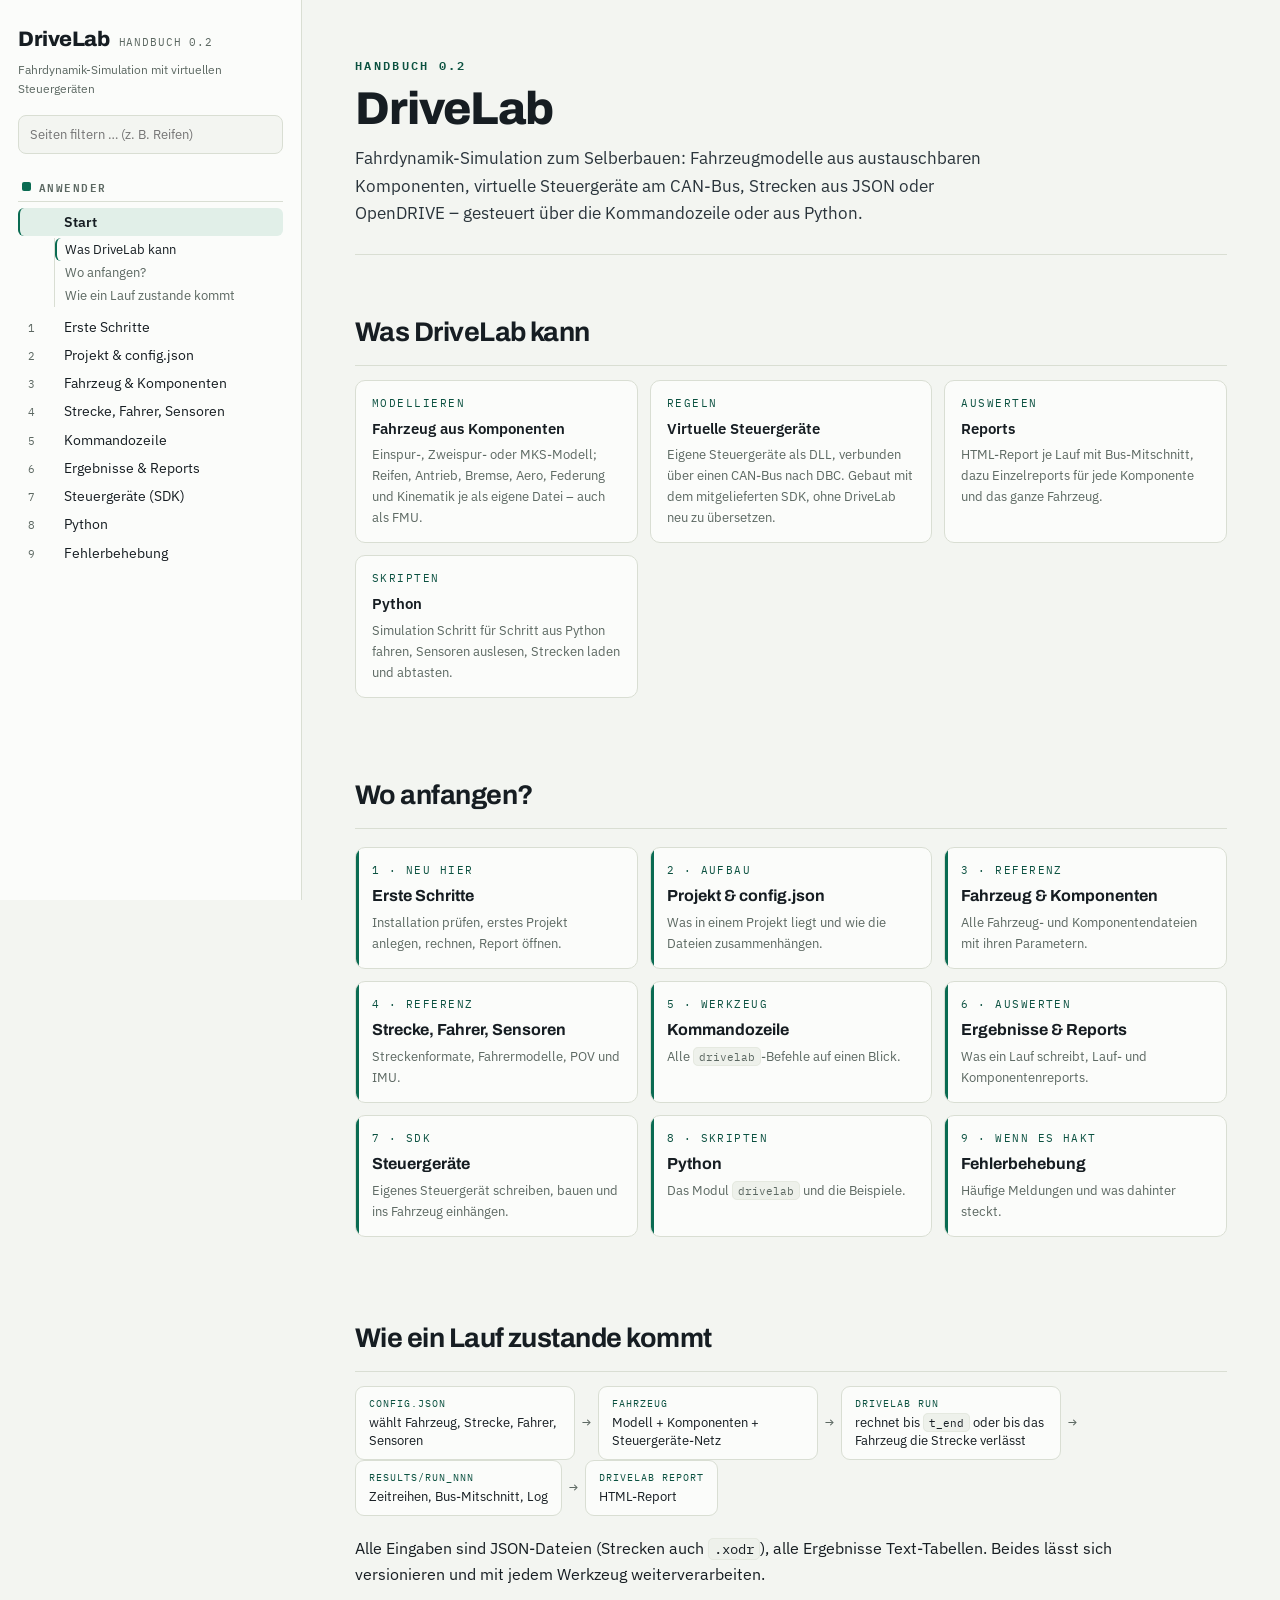
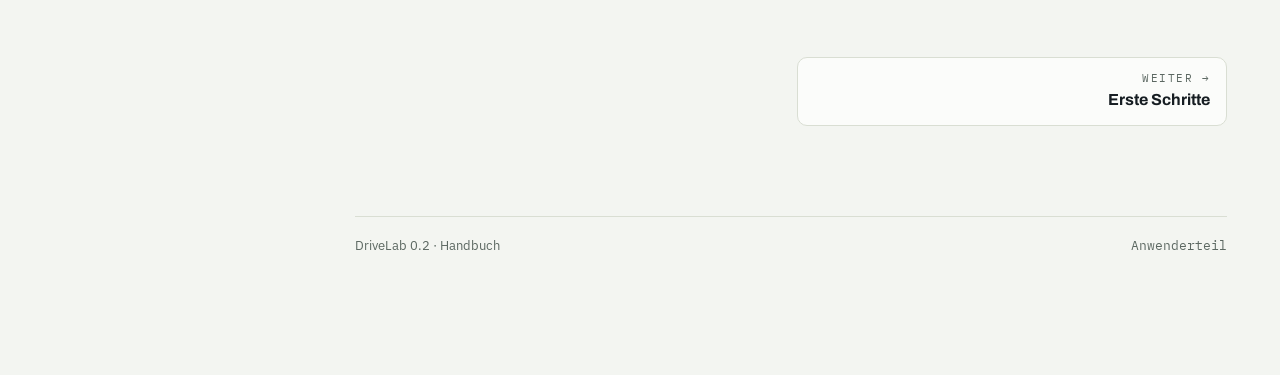
==== docs/index.html @ fcb0a188 "Documentation added" ====
<!doctype html>
<html lang="de">
<head>
<meta charset="utf-8">
<meta name="viewport" content="width=device-width, initial-scale=1">
<title>DriveLab · DriveLab</title>
<link rel="stylesheet" href="assets/style.css">
</head>
<body data-page="index.html" data-root="" data-track="user">
<div class="shell">
<aside class="side" id="side"></aside>
<main class="main"><div class="page">

<header class="page-head">
  <span class="k">Handbuch 0.2</span>
  <h1>DriveLab</h1>
  <p class="lede">Fahrdynamik-Simulation zum Selberbauen: Fahrzeugmodelle aus austauschbaren Komponenten, virtuelle Steuergeräte am CAN-Bus, Strecken aus JSON oder OpenDRIVE – gesteuert über die Kommandozeile oder aus Python.</p>
</header>
<section class="chap" id="was">
  <div class="chap-head"><h2>Was DriveLab kann</h2></div>
  <div class="cards">
    <div class="card"><span class="k">Modellieren</span><h4>Fahrzeug aus Komponenten</h4><p>Einspur-, Zweispur- oder MKS-Modell; Reifen, Antrieb, Bremse, Aero, Federung und Kinematik je als eigene Datei – auch als FMU.</p></div>
    <div class="card"><span class="k">Regeln</span><h4>Virtuelle Steuergeräte</h4><p>Eigene Steuergeräte als DLL, verbunden über einen CAN-Bus nach DBC. Gebaut mit dem mitgelieferten SDK, ohne DriveLab neu zu übersetzen.</p></div>
    <div class="card"><span class="k">Auswerten</span><h4>Reports</h4><p>HTML-Report je Lauf mit Bus-Mitschnitt, dazu Einzelreports für jede Komponente und das ganze Fahrzeug.</p></div>
    <div class="card"><span class="k">Skripten</span><h4>Python</h4><p>Simulation Schritt für Schritt aus Python fahren, Sensoren auslesen, Strecken laden und abtasten.</p></div>
  </div>
</section>

<section class="chap" id="start">
  <div class="chap-head"><h2>Wo anfangen?</h2></div>
  <div class="tiles">
    <a class="tile" href="erste-schritte.html"><span class="k">1 · Neu hier</span><h4>Erste Schritte</h4><p>Installation prüfen, erstes Projekt anlegen, rechnen, Report öffnen.</p></a>
    <a class="tile" href="projekt.html"><span class="k">2 · Aufbau</span><h4>Projekt &amp; config.json</h4><p>Was in einem Projekt liegt und wie die Dateien zusammenhängen.</p></a>
    <a class="tile" href="fahrzeug.html"><span class="k">3 · Referenz</span><h4>Fahrzeug &amp; Komponenten</h4><p>Alle Fahrzeug- und Komponentendateien mit ihren Parametern.</p></a>
    <a class="tile" href="umgebung.html"><span class="k">4 · Referenz</span><h4>Strecke, Fahrer, Sensoren</h4><p>Streckenformate, Fahrermodelle, POV und IMU.</p></a>
    <a class="tile" href="cli.html"><span class="k">5 · Werkzeug</span><h4>Kommandozeile</h4><p>Alle <code>drivelab</code>-Befehle auf einen Blick.</p></a>
    <a class="tile" href="ergebnisse.html"><span class="k">6 · Auswerten</span><h4>Ergebnisse &amp; Reports</h4><p>Was ein Lauf schreibt, Lauf- und Komponentenreports.</p></a>
    <a class="tile" href="steuergeraete.html"><span class="k">7 · SDK</span><h4>Steuergeräte</h4><p>Eigenes Steuergerät schreiben, bauen und ins Fahrzeug einhängen.</p></a>
    <a class="tile" href="python.html"><span class="k">8 · Skripten</span><h4>Python</h4><p>Das Modul <code>drivelab</code> und die Beispiele.</p></a>
    <a class="tile" href="hilfe.html"><span class="k">9 · Wenn es hakt</span><h4>Fehlerbehebung</h4><p>Häufige Meldungen und was dahinter steckt.</p></a>
  </div>
</section>

<section class="chap" id="ablauf">
  <div class="chap-head"><h2>Wie ein Lauf zustande kommt</h2></div>
  <div class="pipe">
    <div class="step"><span class="k">config.json</span><span class="v">wählt Fahrzeug, Strecke, Fahrer, Sensoren</span></div>
    <div class="arr">→</div>
    <div class="step"><span class="k">Fahrzeug</span><span class="v">Modell + Komponenten + Steuergeräte-Netz</span></div>
    <div class="arr">→</div>
    <div class="step"><span class="k">drivelab run</span><span class="v">rechnet bis <code>t_end</code> oder bis das Fahrzeug die Strecke verlässt</span></div>
    <div class="arr">→</div>
    <div class="step"><span class="k">results/run_NNN</span><span class="v">Zeitreihen, Bus-Mitschnitt, Log</span></div>
    <div class="arr">→</div>
    <div class="step"><span class="k">drivelab report</span><span class="v">HTML-Report</span></div>
  </div>
  <p>Alle Eingaben sind JSON-Dateien (Strecken auch <code>.xodr</code>), alle Ergebnisse Text-Tabellen. Beides lässt sich versionieren und mit jedem Werkzeug weiterverarbeiten.</p>
</section>

</div></main>
</div>
<script src="assets/site.js"></script>
</body>
</html>
---- docs/assets/style.css ----
/* DriveLab-Handbuch: gemeinsames Aussehen aller Seiten */
@import url("https://fonts.googleapis.com/css2?family=Archivo:wght@500;600;700;800&family=IBM+Plex+Sans:ital,wght@0,400;0,500;0,600;1,400&family=IBM+Plex+Mono:wght@400;500;600&display=swap");
:root{
  --paper:#F3F5F1;
  --panel:#FBFCFA;
  --panel-2:#EEF1EB;
  --ink:#161D22;
  --muted:#5C6862;
  --line:#D9DED3;
  --line-soft:#E5E9E0;

  --user:#0A6B52;          /* Teil A: Anwender */
  --user-deep:#0B5140;
  --user-soft:#E1EFE8;
  --user-wash:#F0F6F2;

  --dev:#2A3FB8;           /* Teil B: Entwickler */
  --dev-deep:#22338F;
  --dev-soft:#E5E8F8;
  --dev-wash:#F1F2FA;

  --warn:#A8540F;
  --warn-soft:#F6E8DB;

  --code-bg:#151A1F;
  --code-ink:#DCE5DF;
  --code-comment:#78877F;
  --code-key:#8FC7B2;
  --code-str:#D3B57E;
  --code-num:#A7B5EF;

  --radius:10px;
  --sidebar-w:302px;
  --track:var(--user);
  --track-soft:var(--user-soft);
  --track-wash:var(--user-wash);
  --track-deep:var(--user-deep);
}
*{box-sizing:border-box;margin:0;padding:0}
html{scroll-behavior:smooth;scroll-padding-top:24px}
@media (prefers-reduced-motion:reduce){
  html{scroll-behavior:auto}
  *,*::before,*::after{animation:none!important;transition:none!important}
}
body{
  font-family:"IBM Plex Sans",system-ui,-apple-system,"Segoe UI",sans-serif;
  background:var(--paper);
  color:var(--ink);
  font-size:15.5px;
  line-height:1.62;
}
::selection{background:#CFE4DA}

/* ---------- Grundraster ---------- */
.shell{display:flex;min-height:100vh}
.side{
  width:var(--sidebar-w);flex:0 0 auto;
  border-right:1px solid var(--line);
  background:var(--panel);
  position:sticky;top:0;height:100vh;overflow-y:auto;
  padding:22px 18px 40px;
  scrollbar-width:thin;
}
.main{flex:1;min-width:0}
.page{max-width:960px;margin:0 auto;padding:0 44px 120px}

/* ---------- Sidebar ---------- */
.brand{display:flex;align-items:baseline;gap:9px;margin-bottom:4px}
.brand-name{font-family:"Archivo",sans-serif;font-weight:800;font-size:21px;letter-spacing:-.02em}
.brand-tag{font-family:"IBM Plex Mono",monospace;font-size:10.5px;color:var(--muted);letter-spacing:.08em}
.side-sub{font-size:12px;color:var(--muted);margin-bottom:16px}
.search{
  width:100%;padding:8px 11px;margin-bottom:18px;
  border:1px solid var(--line);border-radius:8px;
  background:var(--paper);font:inherit;font-size:13px;color:var(--ink);
}
.search:focus{outline:2px solid var(--ink);outline-offset:1px}
.nav-part{margin-bottom:18px}
.nav-part-head{
  display:flex;align-items:center;gap:8px;
  font-family:"IBM Plex Mono",monospace;font-size:10.5px;font-weight:600;
  letter-spacing:.14em;text-transform:uppercase;color:var(--muted);
  padding:6px 4px;border-bottom:1px solid var(--line);margin-bottom:6px;
}
.nav-dot{width:9px;height:9px;border-radius:2px;flex:0 0 auto}
.nav-part[data-track="user"] .nav-dot{background:var(--user)}
.nav-part[data-track="dev"] .nav-dot{background:var(--dev)}
.nav a{
  display:flex;gap:8px;align-items:baseline;
  padding:5px 6px 5px 8px;border-radius:6px;
  color:var(--ink);text-decoration:none;font-size:13.5px;line-height:1.35;
  border-left:2px solid transparent;
}
.nav a .no{font-family:"IBM Plex Mono",monospace;font-size:10.5px;color:var(--muted);min-width:28px}
.nav a:hover{background:var(--panel-2)}
.nav-part[data-track="user"] a.here{background:var(--user-soft);border-left-color:var(--user)}
.nav-part[data-track="dev"] a.here{background:var(--dev-soft);border-left-color:var(--dev)}
.nav a.hidden{display:none}
.nav-empty{display:none;font-size:12.5px;color:var(--muted);padding:4px 8px}
.nav-empty.show{display:block}

/* ---------- Hero ---------- */
.hero{padding:58px 0 34px;border-bottom:1px solid var(--line)}
.hero-eyebrow{
  font-family:"IBM Plex Mono",monospace;font-size:11.5px;font-weight:600;
  letter-spacing:.22em;text-transform:uppercase;color:var(--muted);margin-bottom:14px;
}
.hero h1{
  font-family:"Archivo",sans-serif;font-weight:800;
  font-size:clamp(40px,6vw,62px);line-height:.98;letter-spacing:-.03em;margin-bottom:16px;
}
.hero h1 .thin{font-weight:500;color:var(--muted)}
.hero p.lede{font-size:17.5px;max-width:64ch;color:#2A343B;margin-bottom:22px}
.meta-row{display:flex;flex-wrap:wrap;gap:8px}
.meta-chip{
  font-family:"IBM Plex Mono",monospace;font-size:11.5px;
  padding:5px 10px;border:1px solid var(--line);border-radius:999px;background:var(--panel);
  color:#39443E;
}
.two-doors{display:grid;grid-template-columns:1fr 1fr;gap:14px;margin-top:26px}
.door{
  border:1px solid var(--line);border-radius:var(--radius);
  padding:16px 18px;background:var(--panel);text-decoration:none;color:var(--ink);
  display:block;position:relative;overflow:hidden;
}
.door::before{content:"";position:absolute;left:0;top:0;bottom:0;width:4px}
.door.user::before{background:var(--user)}
.door.dev::before{background:var(--dev)}
.door:hover{background:var(--panel-2)}
.door .k{font-family:"IBM Plex Mono",monospace;font-size:10.5px;letter-spacing:.16em;text-transform:uppercase;color:var(--muted)}
.door h3{font-family:"Archivo",sans-serif;font-weight:700;font-size:19px;margin:4px 0 4px;letter-spacing:-.01em}
.door p{font-size:13.5px;color:var(--muted)}

/* ---------- Teil-Trenner ---------- */
.part-head{margin:74px 0 8px;position:relative}
.part-head .rail{height:5px;border-radius:3px;background:var(--track);margin-bottom:22px;width:76px}
.part-head .k{font-family:"IBM Plex Mono",monospace;font-size:12px;font-weight:600;letter-spacing:.22em;text-transform:uppercase;color:var(--track-deep)}
.part-head h2{
  font-family:"Archivo",sans-serif;font-weight:800;font-size:clamp(30px,4vw,42px);
  letter-spacing:-.025em;line-height:1.02;margin-top:6px;
}
.part-head p{max-width:66ch;margin-top:12px;color:#2A343B}

section.chap{padding-top:56px}
section.chap[data-track="user"]{--track:var(--user);--track-soft:var(--user-soft);--track-wash:var(--user-wash);--track-deep:var(--user-deep)}
section.chap[data-track="dev"]{--track:var(--dev);--track-soft:var(--dev-soft);--track-wash:var(--dev-wash);--track-deep:var(--dev-deep)}
.chap-head{display:flex;align-items:baseline;gap:14px;margin-bottom:14px;border-bottom:1px solid var(--line);padding-bottom:10px}
.chap-no{
  font-family:"IBM Plex Mono",monospace;font-weight:600;font-size:13px;
  color:var(--track-deep);background:var(--track-soft);
  padding:3px 9px;border-radius:6px;flex:0 0 auto;
}
.chap-head h2{font-family:"Archivo",sans-serif;font-weight:700;font-size:27px;letter-spacing:-.02em}
h3.sub{
  font-family:"Archivo",sans-serif;font-weight:700;font-size:18.5px;letter-spacing:-.01em;
  margin:32px 0 10px;
}
h4.subsub{font-weight:600;font-size:15.5px;margin:22px 0 8px}
p{margin-bottom:12px;max-width:76ch}
p.tight{margin-bottom:6px}
ul.list,ol.list{margin:0 0 14px 22px;max-width:76ch}
ul.list li,ol.list li{margin-bottom:6px}
a{color:var(--track-deep)}
strong{font-weight:600}

/* ---------- Inline-Code & Chips ---------- */
code{
  font-family:"IBM Plex Mono",monospace;font-size:.88em;
  background:var(--panel-2);border:1px solid var(--line-soft);
  padding:1px 5px;border-radius:5px;white-space:nowrap;
}
td code, th code{white-space:normal}
.fn{
  font-family:"IBM Plex Mono",monospace;font-size:.86em;
  background:var(--track-soft);color:var(--track-deep);
  border:1px solid transparent;padding:1px 6px;border-radius:5px;white-space:nowrap;
}
.file{
  font-family:"IBM Plex Mono",monospace;font-size:.86em;color:#39443E;
  background:transparent;border:1px dashed var(--line);padding:1px 6px;border-radius:5px;white-space:nowrap;
}

/* ---------- Codeblöcke ---------- */
.code{
  position:relative;background:var(--code-bg);color:var(--code-ink);
  border-radius:var(--radius);padding:15px 17px;margin:12px 0 18px;
  font-family:"IBM Plex Mono",monospace;font-size:12.8px;line-height:1.6;
  overflow-x:auto;
}
.code .lbl{
  position:absolute;top:0;right:0;
  font-size:10px;letter-spacing:.12em;text-transform:uppercase;color:#8B9891;
  padding:6px 12px;
}
.code pre{white-space:pre;min-width:0}
.code .c{color:var(--code-comment)}
.code .k{color:var(--code-key)}
.code .s{color:var(--code-str)}
.code .n{color:var(--code-num)}
.copy{
  position:absolute;bottom:8px;right:10px;
  font:600 10.5px "IBM Plex Mono",monospace;letter-spacing:.06em;
  color:#B9C4BE;background:#232B31;border:1px solid #313B42;border-radius:6px;
  padding:3px 8px;cursor:pointer;
}
.copy:hover{color:#fff;border-color:#4A555D}
.copy:focus-visible{outline:2px solid #fff;outline-offset:1px}

/* ---------- Tabellen ---------- */
.tbl-wrap{overflow-x:auto;margin:12px 0 20px;border:1px solid var(--line);border-radius:var(--radius);background:var(--panel)}
table{border-collapse:collapse;width:100%;font-size:13.5px}
th{
  text-align:left;font-family:"IBM Plex Mono",monospace;font-size:11px;font-weight:600;
  letter-spacing:.09em;text-transform:uppercase;color:var(--muted);
  background:var(--track-wash);
  padding:9px 12px;border-bottom:1px solid var(--line);white-space:nowrap;
}
td{padding:8px 12px;border-bottom:1px solid var(--line-soft);vertical-align:top}
tr:last-child td{border-bottom:none}
td.mono,th.mono{font-family:"IBM Plex Mono",monospace;font-size:12.5px}
tbody tr:hover td{background:var(--track-wash)}
.tbl-cap{font-size:12.5px;color:var(--muted);margin:-14px 0 18px;padding-left:2px}

/* ---------- Karten / Hinweise ---------- */
.cards{display:grid;grid-template-columns:repeat(auto-fit,minmax(250px,1fr));gap:12px;margin:14px 0 20px}
.card{border:1px solid var(--line);border-radius:var(--radius);background:var(--panel);padding:14px 16px}
.card .k{font-family:"IBM Plex Mono",monospace;font-size:10.5px;letter-spacing:.14em;text-transform:uppercase;color:var(--track-deep);display:block;margin-bottom:5px}
.card h4{font-weight:600;font-size:14.5px;margin-bottom:4px}
.card p{font-size:13px;color:var(--muted);margin:0;max-width:none}
.note{
  border:1px solid var(--line);border-left:4px solid var(--track);
  background:var(--track-wash);border-radius:8px;
  padding:11px 15px;margin:14px 0 18px;font-size:14px;max-width:78ch;
}
.note.warn{border-left-color:var(--warn);background:var(--warn-soft)}
.note .t{font-family:"IBM Plex Mono",monospace;font-size:10.5px;font-weight:600;letter-spacing:.14em;text-transform:uppercase;display:block;margin-bottom:3px;color:var(--track-deep)}
.note.warn .t{color:var(--warn)}

/* ---------- Pipelines (Anwender-Workflows) ---------- */
.pipe{display:flex;flex-wrap:wrap;align-items:stretch;gap:0;margin:14px 0 20px}
.pipe .step{
  border:1px solid var(--line);background:var(--panel);border-radius:9px;
  padding:9px 13px;min-width:132px;max-width:220px;
}
.pipe .step .k{font-family:"IBM Plex Mono",monospace;font-size:10px;letter-spacing:.1em;text-transform:uppercase;color:var(--track-deep);display:block}
.pipe .step .v{font-size:13px;line-height:1.4;display:block;margin-top:2px}
.pipe .arr{align-self:center;padding:0 7px;color:var(--muted);font-family:"IBM Plex Mono",monospace;font-size:15px}

/* ---------- Baumansicht ---------- */
.tree{
  font-family:"IBM Plex Mono",monospace;font-size:12.8px;line-height:1.7;
  background:var(--panel);border:1px solid var(--line);border-radius:var(--radius);
  padding:16px 20px;margin:12px 0 20px;overflow-x:auto;white-space:pre;
}
.tree b{color:var(--track-deep);font-weight:600}
.tree i{color:var(--muted);font-style:normal}

/* ---------- Details / Aufklapper ---------- */
details.fold{border:1px solid var(--line);border-radius:var(--radius);background:var(--panel);margin:10px 0 16px;overflow:hidden}
details.fold summary{
  cursor:pointer;padding:11px 15px;font-weight:600;font-size:14px;
  display:flex;align-items:center;gap:10px;list-style:none;
}
details.fold summary::-webkit-details-marker{display:none}
details.fold summary::before{
  content:"+";font-family:"IBM Plex Mono",monospace;font-weight:600;
  color:var(--track-deep);width:16px;text-align:center;
}
details.fold[open] summary::before{content:"–"}
details.fold summary:hover{background:var(--track-wash)}
details.fold .fold-body{padding:2px 15px 14px;border-top:1px solid var(--line-soft)}
details.fold .tbl-wrap{border:none;border-radius:0;margin:0}

/* ---------- Diagramme ---------- */
.fig{margin:18px 0 8px;border:1px solid var(--line);border-radius:var(--radius);background:var(--panel);overflow:hidden}
.fig-head{
  display:flex;justify-content:space-between;align-items:baseline;gap:12px;
  padding:11px 16px;border-bottom:1px solid var(--line-soft);
}
.fig-head .t{font-weight:600;font-size:14px}
.fig-head .k{font-family:"IBM Plex Mono",monospace;font-size:10.5px;letter-spacing:.12em;text-transform:uppercase;color:var(--muted)}
.fig-body{padding:14px 12px 8px;overflow-x:auto}
.fig svg{display:block;min-width:660px;width:100%;height:auto}
.fig-cap{font-size:12.5px;color:var(--muted);margin:6px 0 24px;padding-left:2px;max-width:80ch}

/* SVG-Diagrammstile */
.d-box{fill:var(--panel);stroke:var(--ink);stroke-width:1.1;rx:8}
.d-box.soft{stroke:var(--muted);stroke-dasharray:4 3}
.d-title{font-family:"Archivo",sans-serif;font-weight:700;font-size:12.5px;fill:var(--ink)}
.d-small{font-family:"IBM Plex Mono",monospace;font-size:9.5px;fill:var(--muted)}
.d-fn{font-family:"IBM Plex Mono",monospace;font-size:9.8px;fill:var(--track-deep)}
.d-lane{font-family:"IBM Plex Mono",monospace;font-size:10px;letter-spacing:.08em;fill:var(--muted)}
.d-edge{stroke:#9AA69E;stroke-width:1.2;fill:none}
.d-edge.dash{stroke-dasharray:4 3}
.d-arrow{fill:#9AA69E}
.d-band{fill:var(--track-wash)}

/* Systemlandkarte (interaktiv) */
#sysmap .map-node{cursor:pointer}
#sysmap .map-node rect{fill:var(--panel);stroke:#7C8781;stroke-width:1.2;transition:all .12s ease}
#sysmap .map-node text{pointer-events:none}
#sysmap .map-node .nm{font-family:"Archivo",sans-serif;font-weight:700;font-size:12.5px;fill:var(--ink)}
#sysmap .map-node .ds{font-family:"IBM Plex Mono",monospace;font-size:9.3px;fill:var(--muted)}
#sysmap .map-edge{stroke:#B4BDB4;stroke-width:1.3;fill:none;transition:all .12s ease}
#sysmap .map-edge.dash{stroke-dasharray:4 3}
#sysmap .elbl{font-family:"IBM Plex Mono",monospace;font-size:9px;fill:#7C8781;transition:all .12s ease}
#sysmap.focus .map-node rect{opacity:.28}
#sysmap.focus .map-node text{opacity:.28}
#sysmap.focus .map-edge{opacity:.12}
#sysmap.focus .elbl{opacity:.1}
#sysmap.focus .map-node.on rect{opacity:1;stroke:var(--dev);stroke-width:1.8;fill:var(--dev-soft)}
#sysmap.focus .map-node.on text{opacity:1}
#sysmap.focus .map-node.nb rect{opacity:1;stroke:var(--ink)}
#sysmap.focus .map-node.nb text{opacity:1}
#sysmap.focus .map-edge.on{opacity:1;stroke:var(--dev);stroke-width:2}
#sysmap.focus .elbl.on{opacity:1;fill:var(--dev-deep)}
.map-info{
  margin:0 16px 14px;border:1px solid var(--line);border-radius:8px;
  background:var(--dev-wash);padding:10px 14px;min-height:58px;font-size:13.5px;
}
.map-info .h{font-family:"IBM Plex Mono",monospace;font-weight:600;font-size:12px;color:var(--dev-deep);display:block;margin-bottom:2px}
.map-info .b{color:#2A343B}
.legend{display:flex;gap:16px;flex-wrap:wrap;padding:0 16px 12px;font-size:12px;color:var(--muted)}
.legend span{display:inline-flex;align-items:center;gap:6px}
.legend .sw{width:22px;height:0;border-top:2px solid #9AA69E;display:inline-block}
.legend .sw.dash{border-top-style:dashed}

/* ---------- Footer ---------- */
.foot{margin-top:90px;border-top:1px solid var(--line);padding-top:18px;display:flex;justify-content:space-between;gap:16px;flex-wrap:wrap;color:var(--muted);font-size:12.5px}
.foot .mono{font-family:"IBM Plex Mono",monospace}

/* ---------- Responsiv ---------- */
@media (max-width:1080px){
  .shell{display:block}
  .side{position:static;width:auto;height:auto;border-right:none;border-bottom:1px solid var(--line)}
  .page{padding:0 22px 90px}
  .two-doors{grid-template-columns:1fr}
}
:focus-visible{outline:2px solid var(--ink);outline-offset:2px}

/* ---------- Sequenzdiagramme ---------- */
.sq-head{fill:var(--panel);stroke:#7C8781;stroke-width:1.1}
.sq-headt{font-family:"Archivo",sans-serif;font-weight:700;font-size:11.5px;fill:var(--ink);text-anchor:middle}
.sq-life{stroke:#C3CBC2;stroke-width:1;stroke-dasharray:4 4}
.sq-act{fill:var(--dev-soft);stroke:#7C8781;stroke-width:.8}
.sq-msg{stroke:#39443E;stroke-width:1.2;fill:none}
.sq-msg.ret{stroke-dasharray:5 3}
.sq-lbl{font-family:"IBM Plex Mono",monospace;font-size:10.3px;fill:#2A343B}
.sq-no{fill:var(--dev-deep);font-weight:600}
.sq-frame{fill:none;stroke:#7C8781;stroke-width:1;stroke-dasharray:6 4}
.sq-note{fill:var(--panel-2);stroke:#B4BDB4;stroke-width:1}

/* ---------- Mehrseitig ---------- */
body[data-track="dev"]{--track:var(--dev);--track-soft:var(--dev-soft);--track-wash:var(--dev-wash);--track-deep:var(--dev-deep)}
.page-head{padding:52px 0 26px;border-bottom:1px solid var(--line)}
.page-head .k{font-family:"IBM Plex Mono",monospace;font-size:11.5px;font-weight:600;letter-spacing:.2em;text-transform:uppercase;color:var(--track-deep)}
.page-head h1{font-family:"Archivo",sans-serif;font-weight:800;font-size:clamp(32px,5vw,46px);letter-spacing:-.025em;line-height:1.05;margin:8px 0 12px}
.page-head p.lede{font-size:17px;max-width:66ch;color:#2A343B;margin:0}
.nav .toc{margin:2px 0 6px 36px;border-left:1px solid var(--line)}
.nav .toc a{font-size:12.5px;padding:3px 8px;color:var(--muted)}
.nav .toc a.here{color:var(--ink);background:none;border-left-color:var(--track)}
.nav a.nav-page.current{font-weight:600}
.nav-part[data-track="user"] a.nav-page.current{background:var(--user-soft);border-left-color:var(--user)}
.nav-part[data-track="dev"] a.nav-page.current{background:var(--dev-soft);border-left-color:var(--dev)}
.pager{display:grid;grid-template-columns:1fr 1fr;gap:12px;margin-top:70px}
.pager a{display:block;border:1px solid var(--line);border-radius:var(--radius);background:var(--panel);padding:12px 16px;text-decoration:none;color:var(--ink)}
.pager a:hover{background:var(--panel-2)}
.pager a.next{text-align:right;grid-column:2}
.pager .k{font-family:"IBM Plex Mono",monospace;font-size:10.5px;letter-spacing:.14em;text-transform:uppercase;color:var(--muted);display:block}
.pager .t{font-family:"Archivo",sans-serif;font-weight:700;font-size:16px}
.tiles{display:grid;grid-template-columns:repeat(auto-fit,minmax(230px,1fr));gap:12px;margin:18px 0 24px}
.tile{display:block;border:1px solid var(--line);border-radius:var(--radius);background:var(--panel);padding:14px 16px;text-decoration:none;color:var(--ink);position:relative;overflow:hidden}
.tile::before{content:"";position:absolute;left:0;top:0;bottom:0;width:3px;background:var(--track)}
.tile:hover{background:var(--panel-2)}
.tile .k{font-family:"IBM Plex Mono",monospace;font-size:10.5px;letter-spacing:.14em;text-transform:uppercase;color:var(--track-deep);display:block;margin-bottom:4px}
.tile h4{font-family:"Archivo",sans-serif;font-weight:700;font-size:16px;margin-bottom:3px}
.tile p{font-size:13px;color:var(--muted);margin:0}
.stale{border:1px solid var(--line);border-left:4px solid var(--warn);background:var(--warn-soft);border-radius:8px;padding:10px 14px;margin:18px 0 0;font-size:13.5px}
@media (max-width:640px){.pager{grid-template-columns:1fr}.pager a.next{grid-column:1}}
@media print{.side,.pager,.copy{display:none}.shell{display:block}.page{max-width:none;padding:0}}
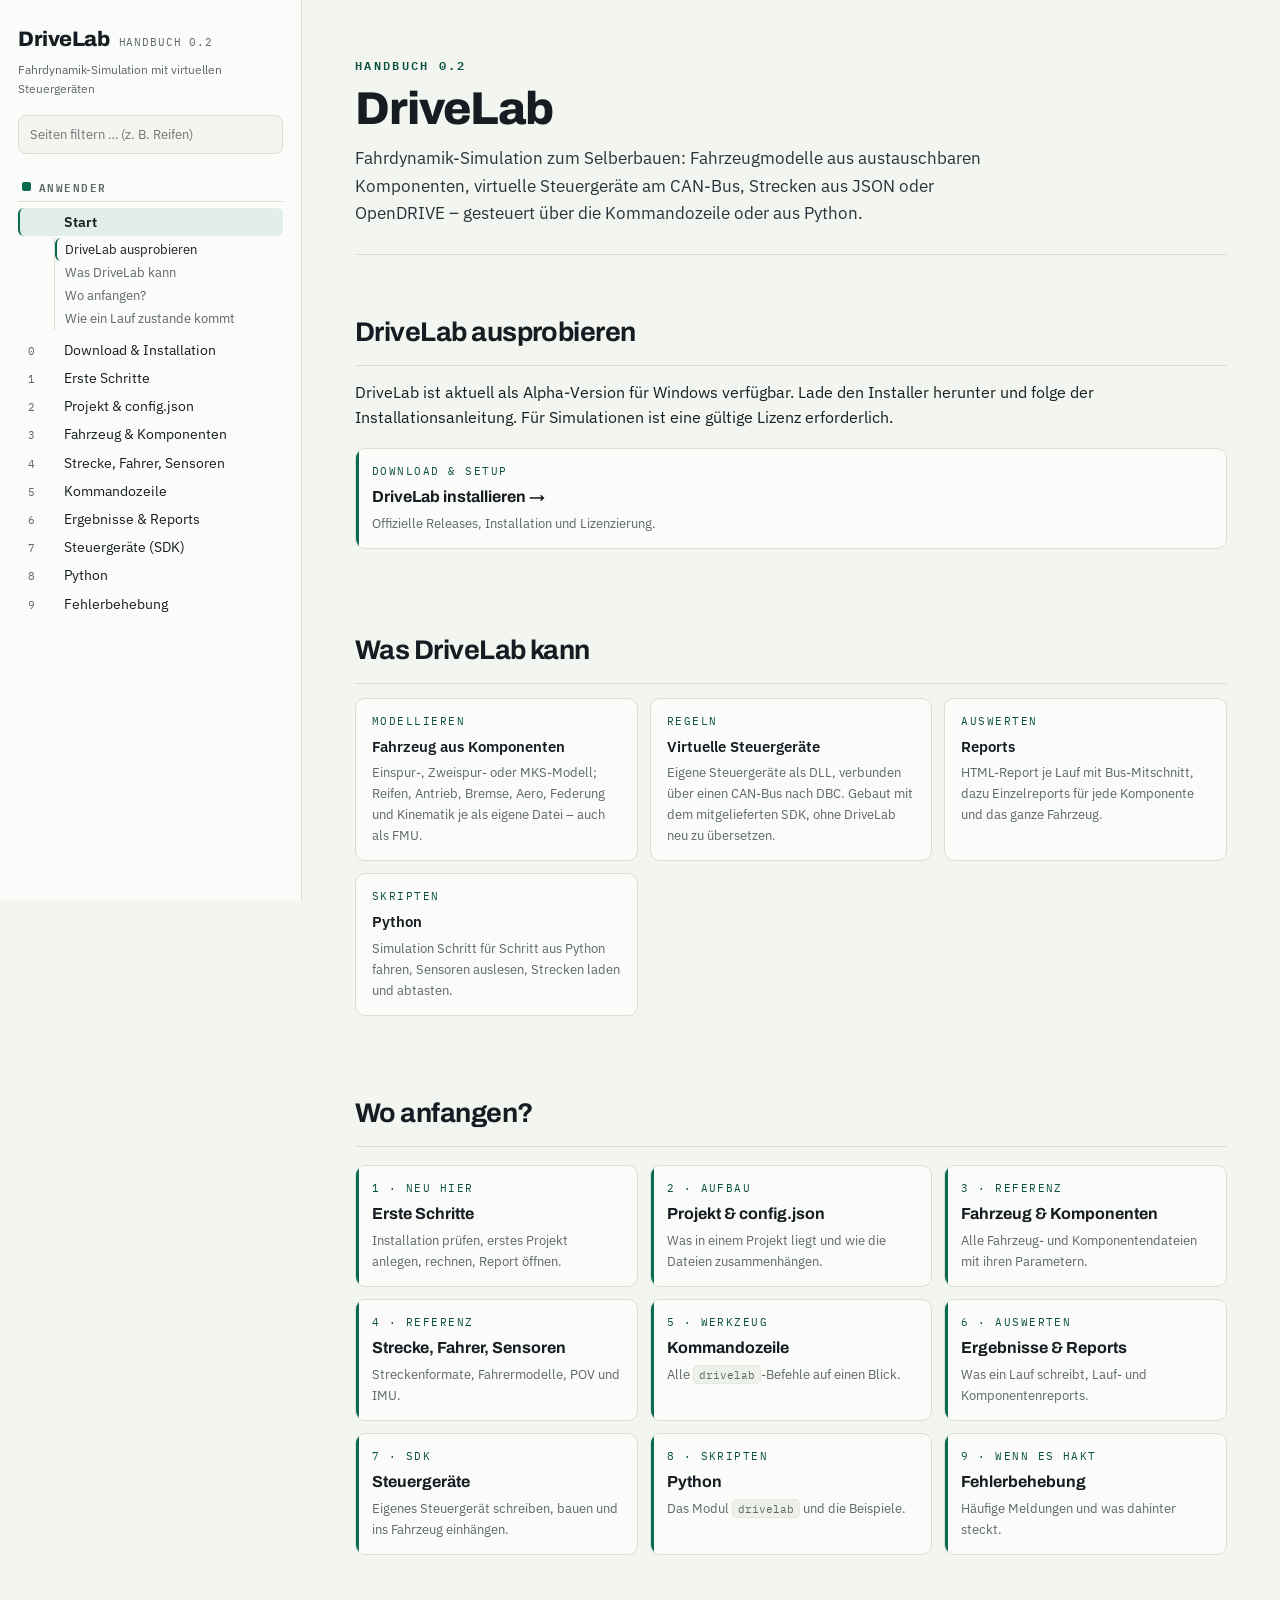
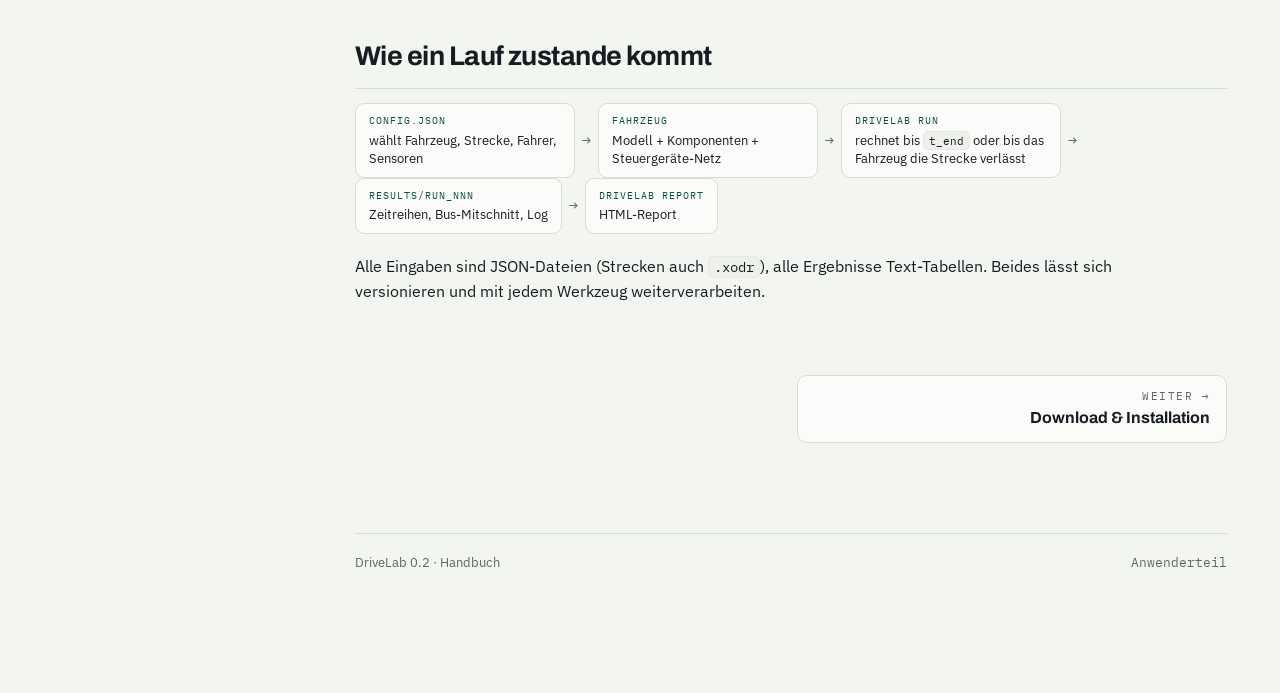
==== commit 9a97dfa2: "Add intallation guide" ====
--- a/docs/index.html
+++ b/docs/index.html
@@ -16,6 +16,11 @@
   <h1>DriveLab</h1>
   <p class="lede">Fahrdynamik-Simulation zum Selberbauen: Fahrzeugmodelle aus austauschbaren Komponenten, virtuelle Steuergeräte am CAN-Bus, Strecken aus JSON oder OpenDRIVE – gesteuert über die Kommandozeile oder aus Python.</p>
 </header>
+<section class="chap" id="download">
+  <div class="chap-head"><h2>DriveLab ausprobieren</h2></div>
+  <p>DriveLab ist aktuell als Alpha-Version für Windows verfügbar. Lade den Installer herunter und folge der Installationsanleitung. Für Simulationen ist eine gültige Lizenz erforderlich.</p>
+  <div class="tiles"><a class="tile" href="installation.html"><span class="k">Download &amp; Setup</span><h4>DriveLab installieren →</h4><p>Offizielle Releases, Installation und Lizenzierung.</p></a></div>
+</section>
 <section class="chap" id="was">
   <div class="chap-head"><h2>Was DriveLab kann</h2></div>
   <div class="cards">
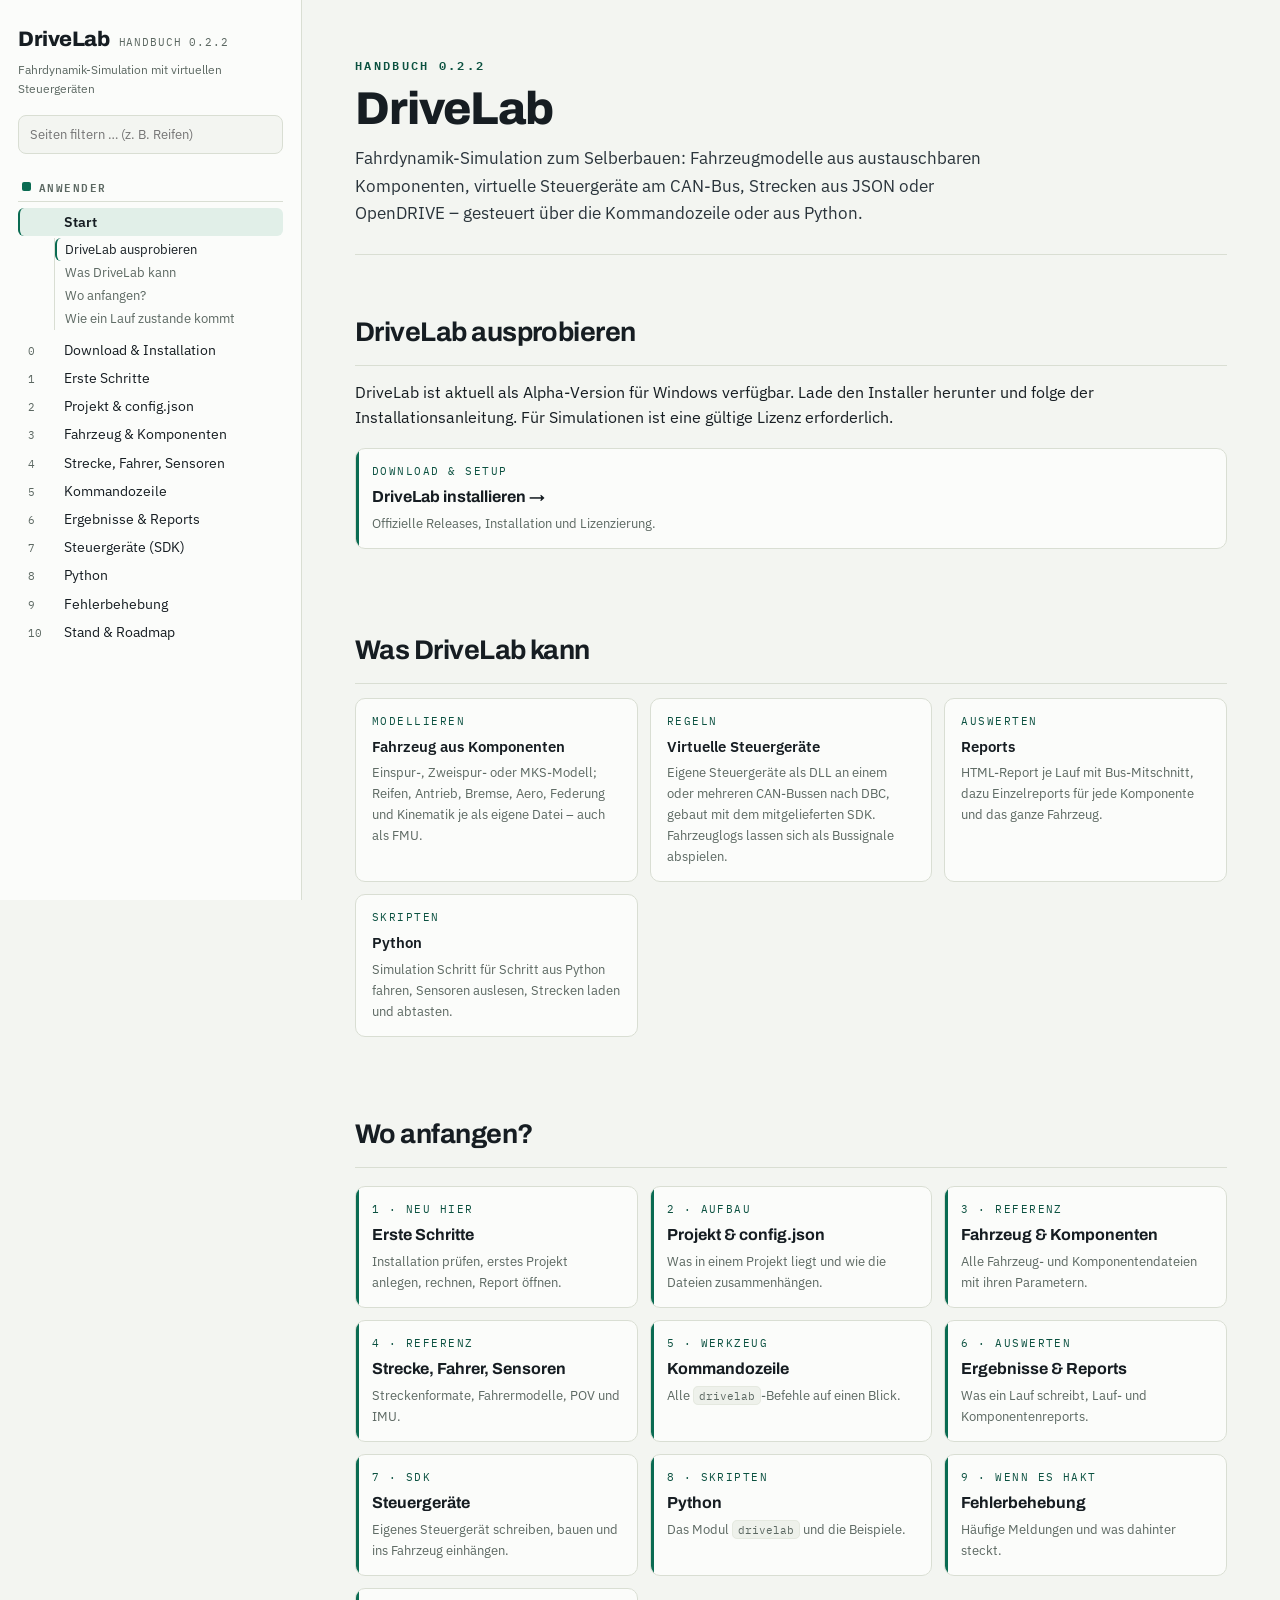
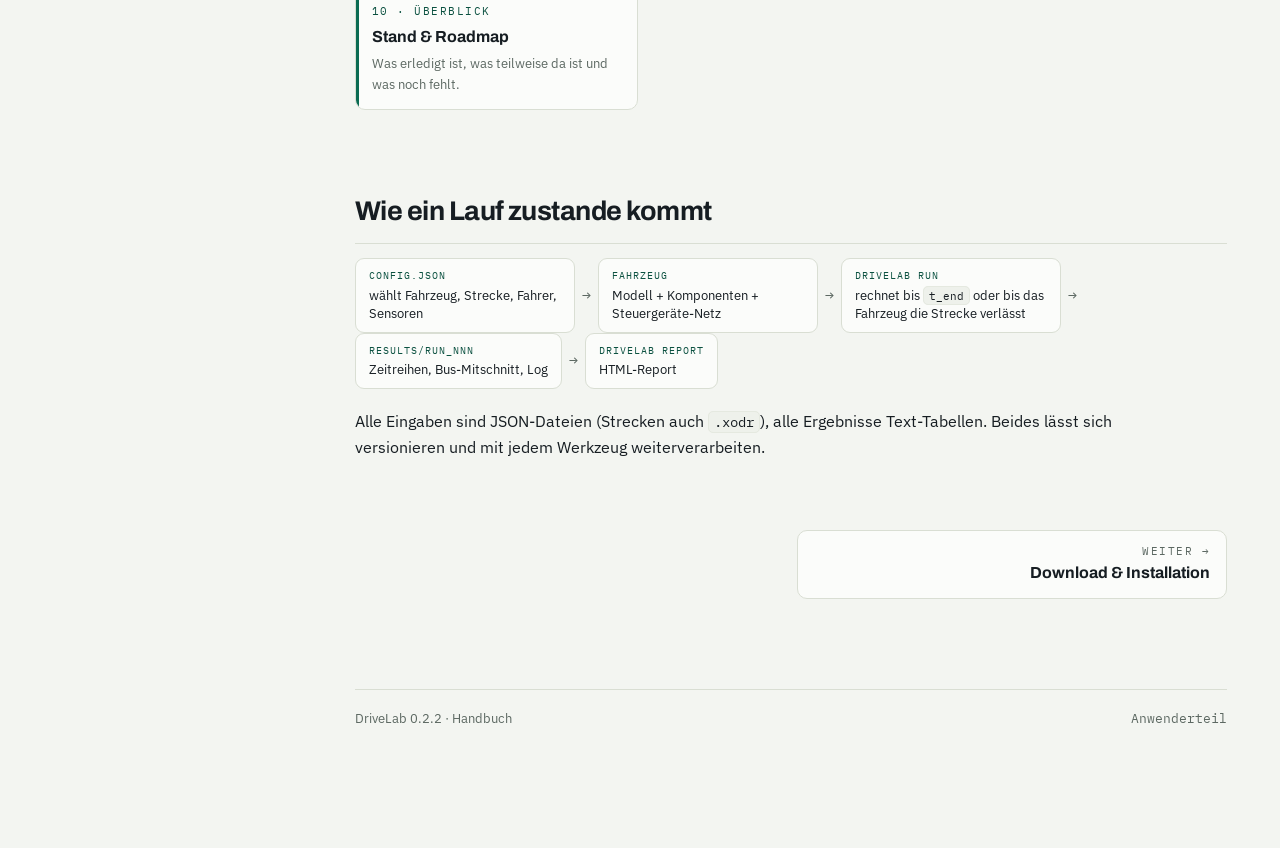
==== commit 072dafdf: "docu 0.2.2" ====
--- a/docs/index.html
+++ b/docs/index.html
@@ -12,7 +12,7 @@
 <main class="main"><div class="page">
 
 <header class="page-head">
-  <span class="k">Handbuch 0.2</span>
+  <span class="k">Handbuch 0.2.2</span>
   <h1>DriveLab</h1>
   <p class="lede">Fahrdynamik-Simulation zum Selberbauen: Fahrzeugmodelle aus austauschbaren Komponenten, virtuelle Steuergeräte am CAN-Bus, Strecken aus JSON oder OpenDRIVE – gesteuert über die Kommandozeile oder aus Python.</p>
 </header>
@@ -25,7 +25,7 @@
   <div class="chap-head"><h2>Was DriveLab kann</h2></div>
   <div class="cards">
     <div class="card"><span class="k">Modellieren</span><h4>Fahrzeug aus Komponenten</h4><p>Einspur-, Zweispur- oder MKS-Modell; Reifen, Antrieb, Bremse, Aero, Federung und Kinematik je als eigene Datei – auch als FMU.</p></div>
-    <div class="card"><span class="k">Regeln</span><h4>Virtuelle Steuergeräte</h4><p>Eigene Steuergeräte als DLL, verbunden über einen CAN-Bus nach DBC. Gebaut mit dem mitgelieferten SDK, ohne DriveLab neu zu übersetzen.</p></div>
+    <div class="card"><span class="k">Regeln</span><h4>Virtuelle Steuergeräte</h4><p>Eigene Steuergeräte als DLL an einem oder mehreren CAN-Bussen nach DBC, gebaut mit dem mitgelieferten SDK. Fahrzeuglogs lassen sich als Bussignale abspielen.</p></div>
     <div class="card"><span class="k">Auswerten</span><h4>Reports</h4><p>HTML-Report je Lauf mit Bus-Mitschnitt, dazu Einzelreports für jede Komponente und das ganze Fahrzeug.</p></div>
     <div class="card"><span class="k">Skripten</span><h4>Python</h4><p>Simulation Schritt für Schritt aus Python fahren, Sensoren auslesen, Strecken laden und abtasten.</p></div>
   </div>
@@ -43,6 +43,7 @@
     <a class="tile" href="steuergeraete.html"><span class="k">7 · SDK</span><h4>Steuergeräte</h4><p>Eigenes Steuergerät schreiben, bauen und ins Fahrzeug einhängen.</p></a>
     <a class="tile" href="python.html"><span class="k">8 · Skripten</span><h4>Python</h4><p>Das Modul <code>drivelab</code> und die Beispiele.</p></a>
     <a class="tile" href="hilfe.html"><span class="k">9 · Wenn es hakt</span><h4>Fehlerbehebung</h4><p>Häufige Meldungen und was dahinter steckt.</p></a>
+    <a class="tile" href="stand.html"><span class="k">10 · Überblick</span><h4>Stand &amp; Roadmap</h4><p>Was erledigt ist, was teilweise da ist und was noch fehlt.</p></a>
   </div>
 </section>
 
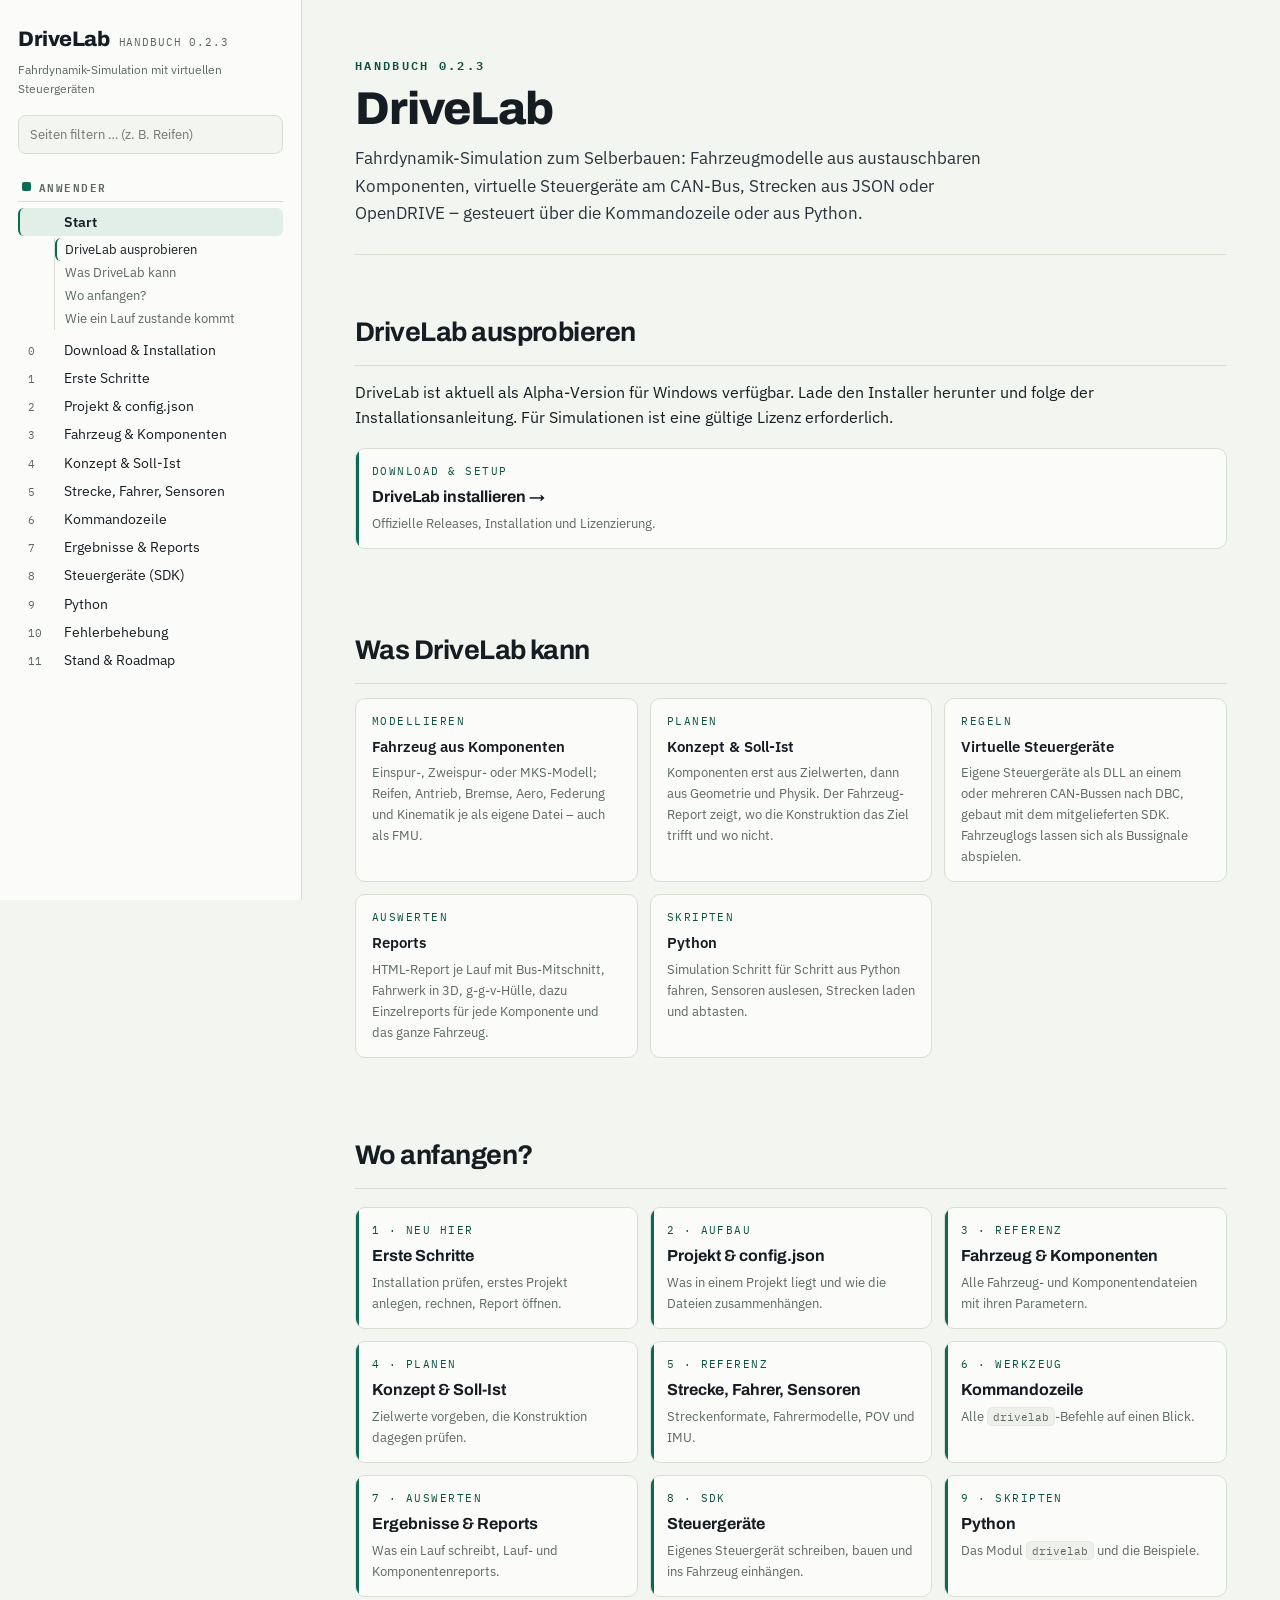
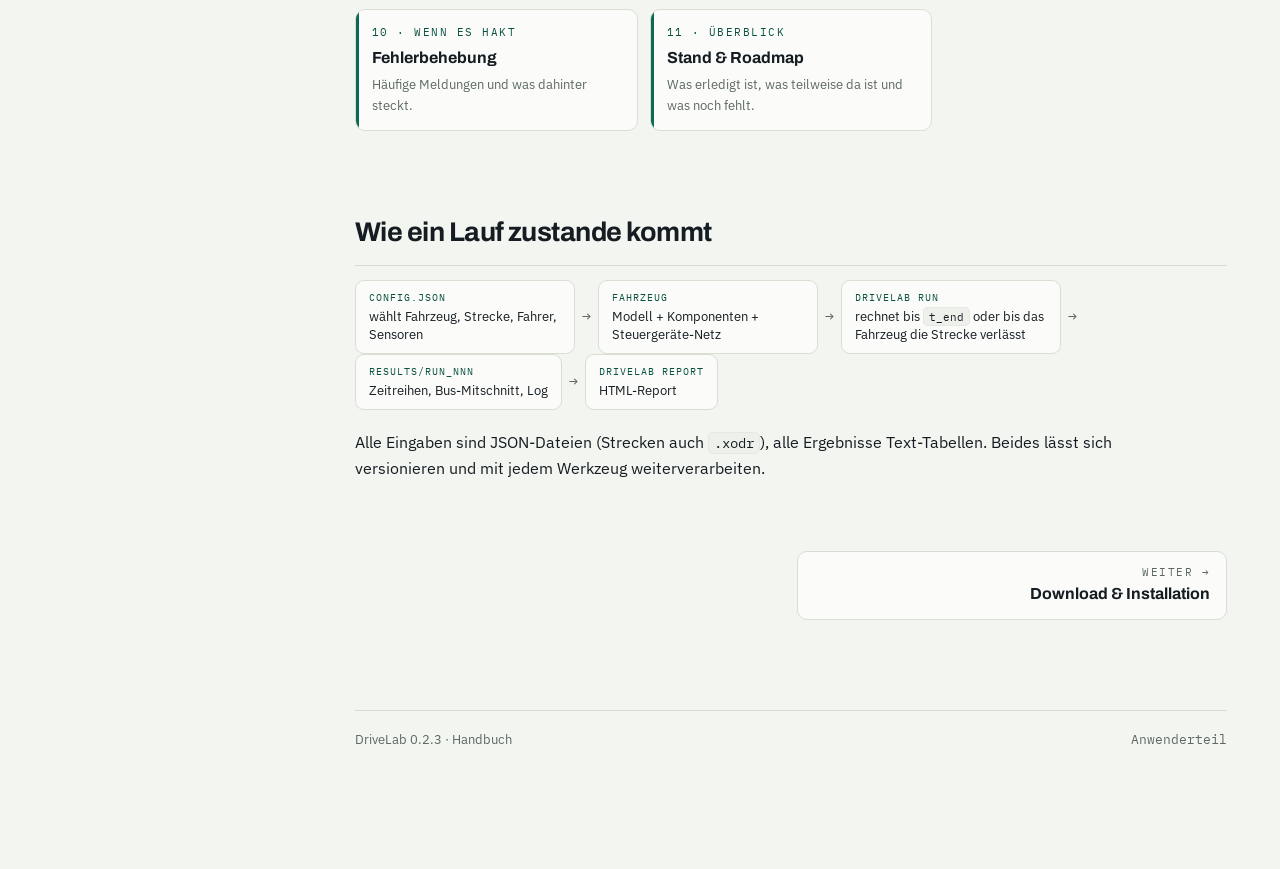
==== commit f5d71a76: "release 0.2.3" ====
--- a/docs/index.html
+++ b/docs/index.html
@@ -12,21 +12,23 @@
 <main class="main"><div class="page">
 
 <header class="page-head">
-  <span class="k">Handbuch 0.2.2</span>
+  <span class="k">Handbuch 0.2.3</span>
   <h1>DriveLab</h1>
   <p class="lede">Fahrdynamik-Simulation zum Selberbauen: Fahrzeugmodelle aus austauschbaren Komponenten, virtuelle Steuergeräte am CAN-Bus, Strecken aus JSON oder OpenDRIVE – gesteuert über die Kommandozeile oder aus Python.</p>
 </header>
-<section class="chap" id="download">
+<section class="chap" id="download" data-edition="web">
   <div class="chap-head"><h2>DriveLab ausprobieren</h2></div>
   <p>DriveLab ist aktuell als Alpha-Version für Windows verfügbar. Lade den Installer herunter und folge der Installationsanleitung. Für Simulationen ist eine gültige Lizenz erforderlich.</p>
   <div class="tiles"><a class="tile" href="installation.html"><span class="k">Download &amp; Setup</span><h4>DriveLab installieren →</h4><p>Offizielle Releases, Installation und Lizenzierung.</p></a></div>
 </section>
+
 <section class="chap" id="was">
   <div class="chap-head"><h2>Was DriveLab kann</h2></div>
   <div class="cards">
     <div class="card"><span class="k">Modellieren</span><h4>Fahrzeug aus Komponenten</h4><p>Einspur-, Zweispur- oder MKS-Modell; Reifen, Antrieb, Bremse, Aero, Federung und Kinematik je als eigene Datei – auch als FMU.</p></div>
+    <div class="card"><span class="k">Planen</span><h4>Konzept &amp; Soll-Ist</h4><p>Komponenten erst aus Zielwerten, dann aus Geometrie und Physik. Der Fahrzeug-Report zeigt, wo die Konstruktion das Ziel trifft und wo nicht.</p></div>
     <div class="card"><span class="k">Regeln</span><h4>Virtuelle Steuergeräte</h4><p>Eigene Steuergeräte als DLL an einem oder mehreren CAN-Bussen nach DBC, gebaut mit dem mitgelieferten SDK. Fahrzeuglogs lassen sich als Bussignale abspielen.</p></div>
-    <div class="card"><span class="k">Auswerten</span><h4>Reports</h4><p>HTML-Report je Lauf mit Bus-Mitschnitt, dazu Einzelreports für jede Komponente und das ganze Fahrzeug.</p></div>
+    <div class="card"><span class="k">Auswerten</span><h4>Reports</h4><p>HTML-Report je Lauf mit Bus-Mitschnitt, Fahrwerk in 3D, g-g-v-Hülle, dazu Einzelreports für jede Komponente und das ganze Fahrzeug.</p></div>
     <div class="card"><span class="k">Skripten</span><h4>Python</h4><p>Simulation Schritt für Schritt aus Python fahren, Sensoren auslesen, Strecken laden und abtasten.</p></div>
   </div>
 </section>
@@ -37,13 +39,14 @@
     <a class="tile" href="erste-schritte.html"><span class="k">1 · Neu hier</span><h4>Erste Schritte</h4><p>Installation prüfen, erstes Projekt anlegen, rechnen, Report öffnen.</p></a>
     <a class="tile" href="projekt.html"><span class="k">2 · Aufbau</span><h4>Projekt &amp; config.json</h4><p>Was in einem Projekt liegt und wie die Dateien zusammenhängen.</p></a>
     <a class="tile" href="fahrzeug.html"><span class="k">3 · Referenz</span><h4>Fahrzeug &amp; Komponenten</h4><p>Alle Fahrzeug- und Komponentendateien mit ihren Parametern.</p></a>
-    <a class="tile" href="umgebung.html"><span class="k">4 · Referenz</span><h4>Strecke, Fahrer, Sensoren</h4><p>Streckenformate, Fahrermodelle, POV und IMU.</p></a>
-    <a class="tile" href="cli.html"><span class="k">5 · Werkzeug</span><h4>Kommandozeile</h4><p>Alle <code>drivelab</code>-Befehle auf einen Blick.</p></a>
-    <a class="tile" href="ergebnisse.html"><span class="k">6 · Auswerten</span><h4>Ergebnisse &amp; Reports</h4><p>Was ein Lauf schreibt, Lauf- und Komponentenreports.</p></a>
-    <a class="tile" href="steuergeraete.html"><span class="k">7 · SDK</span><h4>Steuergeräte</h4><p>Eigenes Steuergerät schreiben, bauen und ins Fahrzeug einhängen.</p></a>
-    <a class="tile" href="python.html"><span class="k">8 · Skripten</span><h4>Python</h4><p>Das Modul <code>drivelab</code> und die Beispiele.</p></a>
-    <a class="tile" href="hilfe.html"><span class="k">9 · Wenn es hakt</span><h4>Fehlerbehebung</h4><p>Häufige Meldungen und was dahinter steckt.</p></a>
-    <a class="tile" href="stand.html"><span class="k">10 · Überblick</span><h4>Stand &amp; Roadmap</h4><p>Was erledigt ist, was teilweise da ist und was noch fehlt.</p></a>
+    <a class="tile" href="konzept.html"><span class="k">4 · Planen</span><h4>Konzept &amp; Soll-Ist</h4><p>Zielwerte vorgeben, die Konstruktion dagegen prüfen.</p></a>
+    <a class="tile" href="umgebung.html"><span class="k">5 · Referenz</span><h4>Strecke, Fahrer, Sensoren</h4><p>Streckenformate, Fahrermodelle, POV und IMU.</p></a>
+    <a class="tile" href="cli.html"><span class="k">6 · Werkzeug</span><h4>Kommandozeile</h4><p>Alle <code>drivelab</code>-Befehle auf einen Blick.</p></a>
+    <a class="tile" href="ergebnisse.html"><span class="k">7 · Auswerten</span><h4>Ergebnisse &amp; Reports</h4><p>Was ein Lauf schreibt, Lauf- und Komponentenreports.</p></a>
+    <a class="tile" href="steuergeraete.html"><span class="k">8 · SDK</span><h4>Steuergeräte</h4><p>Eigenes Steuergerät schreiben, bauen und ins Fahrzeug einhängen.</p></a>
+    <a class="tile" href="python.html"><span class="k">9 · Skripten</span><h4>Python</h4><p>Das Modul <code>drivelab</code> und die Beispiele.</p></a>
+    <a class="tile" href="hilfe.html"><span class="k">10 · Wenn es hakt</span><h4>Fehlerbehebung</h4><p>Häufige Meldungen und was dahinter steckt.</p></a>
+    <a class="tile" href="stand.html"><span class="k">11 · Überblick</span><h4>Stand &amp; Roadmap</h4><p>Was erledigt ist, was teilweise da ist und was noch fehlt.</p></a>
   </div>
 </section>
 
--- a/docs/assets/style.css
+++ b/docs/assets/style.css
@@ -378,3 +378,8 @@
 .stale{border:1px solid var(--line);border-left:4px solid var(--warn);background:var(--warn-soft);border-radius:8px;padding:10px 14px;margin:18px 0 0;font-size:13.5px}
 @media (max-width:640px){.pager{grid-template-columns:1fr}.pager a.next{grid-column:1}}
 @media print{.side,.pager,.copy{display:none}.shell{display:block}.page{max-width:none;padding:0}}
+
+/* Ausgabe: data-edition="web" nur auf der GitHub-Seite, data-edition="local" nur im Quellbaum/in der Installation */
+[data-edition="web"]{display:none}
+.edition-web [data-edition="web"]{display:block}
+.edition-web [data-edition="local"]{display:none}
